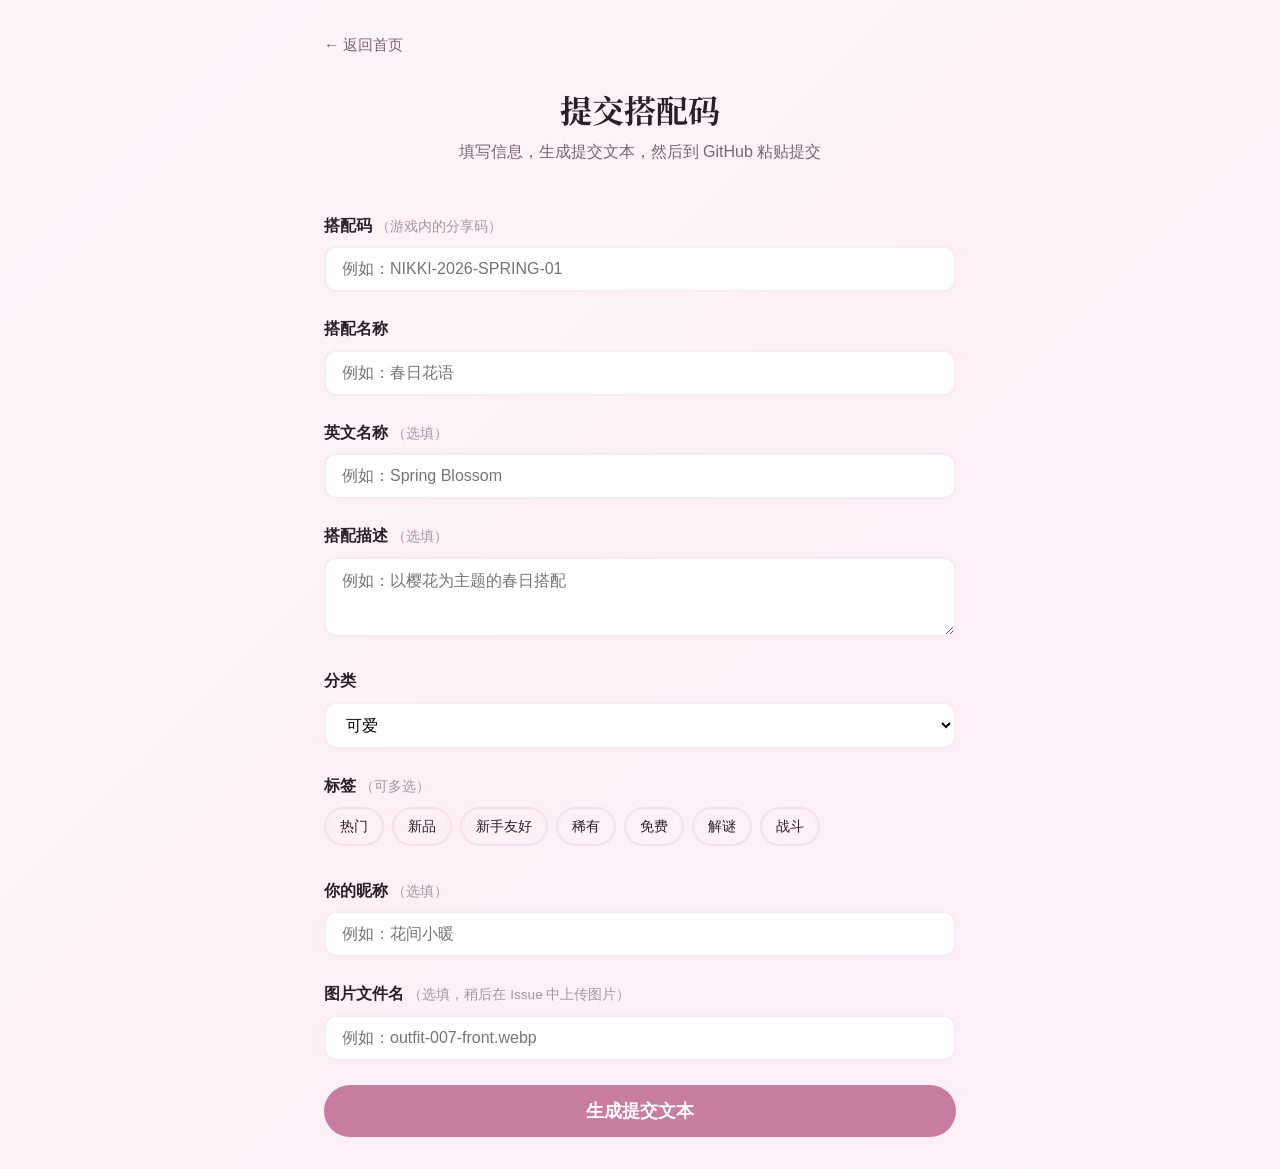
==== submit.html @ 2828fb18 "修复占位符检测" ====
<!DOCTYPE html>
<html lang="zh-CN" data-theme="light">
<head>
  <meta charset="UTF-8">
  <meta name="viewport" content="width=device-width, initial-scale=1.0">
  <title>提交搭配码 - 无限暖暖搭配码</title>
  <link rel="icon" type="image/svg+xml" href="assets/favicon.svg">
  <link rel="preconnect" href="https://fonts.googleapis.com">
  <link rel="preconnect" href="https://fonts.gstatic.com" crossorigin>
  <link href="https://fonts.googleapis.com/css2?family=Noto+Serif+SC:wght@400;700&display=swap" rel="stylesheet">
  <link rel="stylesheet" href="css/base.css">
  <link rel="stylesheet" href="css/layout.css">
  <link rel="stylesheet" href="css/components.css">
  <link rel="stylesheet" href="css/animations.css">
  <link rel="stylesheet" href="css/themes.css">
  <style>
    .submit-page { max-width: 680px; margin: 0 auto; padding: var(--space-xl) var(--space-lg); }
    .submit-page h1 { text-align: center; margin-bottom: var(--space-sm); }
    .submit-page .subtitle { text-align: center; color: var(--text-secondary); margin-bottom: var(--space-2xl); }
    .form-group { margin-bottom: var(--space-lg); }
    .form-group label { display: block; font-weight: 600; margin-bottom: var(--space-sm); color: var(--text-heading); }
    .form-group label .hint { font-weight: 400; font-size: 0.85rem; color: var(--text-muted); }
    .form-group input[type="text"], .form-group textarea, .form-group select {
      width: 100%; padding: 12px 16px; border: 2px solid var(--border-light);
      border-radius: var(--radius-md); background: var(--bg-surface); font-size: 1rem;
      transition: border-color var(--transition-fast); outline: none;
    }
    .form-group input:focus, .form-group textarea:focus, .form-group select:focus {
      border-color: var(--color-primary-light);
    }
    .form-group textarea { resize: vertical; min-height: 80px; }
    .tag-checkboxes { display: flex; flex-wrap: wrap; gap: var(--space-sm); }
    .tag-checkboxes label { display: inline-flex; align-items: center; gap: 6px; padding: 6px 14px; border: 2px solid var(--border-light); border-radius: var(--radius-full); cursor: pointer; font-weight: 500; font-size: 0.9rem; transition: all var(--transition-fast); }
    .tag-checkboxes input:checked + span { color: var(--color-primary-dark); }
    .tag-checkboxes label:has(input:checked) { border-color: var(--color-primary); background: var(--color-primary-bg); }
    .tag-checkboxes input { display: none; }
    .submit-btn { width: 100%; padding: 14px; background: var(--color-primary); color: var(--text-inverse); border-radius: var(--radius-full); font-size: 1.1rem; font-weight: 700; transition: all var(--transition-fast); }
    .submit-btn:hover { background: var(--color-primary-dark); transform: scale(1.01); }

    .result-box { background: var(--bg-card); border: 2px solid var(--border-light); border-radius: var(--radius-md); padding: var(--space-lg); margin-top: var(--space-xl); display: none; }
    .result-box.show { display: block; animation: slideUp 0.3s ease; }
    .result-box h3 { margin-bottom: var(--space-lg); }
    .step { padding: var(--space-md) 0; border-bottom: 1px solid var(--border-light); }
    .step:last-child { border-bottom: none; }
    .step-num { display: inline-flex; align-items: center; justify-content: center; width: 28px; height: 28px; background: var(--color-primary); color: var(--text-inverse); border-radius: 50%; font-size: 0.85rem; font-weight: 700; margin-right: var(--space-sm); vertical-align: middle; }
    .step-title { font-weight: 600; }
    .step-desc { margin-top: var(--space-sm); color: var(--text-secondary); font-size: 0.95rem; line-height: 1.7; }
    .step-desc ol { margin: 8px 0; padding-left: 20px; }
    .step-desc ol li { padding: 2px 0; }
    .step-desc code { background: var(--color-primary-bg); padding: 2px 6px; border-radius: 4px; font-size: 0.85rem; }
    .json-preview { background: var(--color-primary-bg); border-radius: var(--radius-sm); padding: var(--space-md); font-family: "SF Mono", "Fira Code", monospace; font-size: 0.85rem; overflow-x: auto; white-space: pre-wrap; word-break: break-all; max-height: 240px; overflow-y: auto; margin: var(--space-md) 0; position: relative; }
    .copy-btn { padding: 10px 24px; background: var(--color-primary); color: var(--text-inverse); border-radius: var(--radius-full); font-weight: 600; transition: all var(--transition-fast); }
    .copy-btn:hover { background: var(--color-primary-dark); }
    .issue-link { display: inline-block; padding: 12px 28px; background: #238636; color: #fff; border-radius: var(--radius-full); font-weight: 600; text-decoration: none; transition: all var(--transition-fast); margin-top: var(--space-sm); }
    .issue-link:hover { background: #2ea043; color: #fff; transform: scale(1.02); }
    .toast { position: fixed; bottom: var(--space-xl); left: 50%; transform: translateX(-50%) translateY(100px); padding: 12px 28px; background: var(--text-heading); color: var(--text-inverse); border-radius: var(--radius-full); font-size: 0.9rem; box-shadow: var(--shadow-lg); z-index: 300; opacity: 0; transition: all var(--transition-normal); pointer-events: none; }
    .toast.show { transform: translateX(-50%) translateY(0); opacity: 1; }
    .back-link { display: inline-flex; align-items: center; gap: 6px; color: var(--text-secondary); margin-bottom: var(--space-xl); font-size: 0.95rem; }
    .back-link:hover { color: var(--color-primary); }
  </style>
</head>
<body>
  <div class="submit-page">
    <a href="index.html" class="back-link">← 返回首页</a>
    <h1>提交搭配码</h1>
    <p class="subtitle">填写信息，生成提交文本，然后到 GitHub 粘贴提交</p>

    <form id="submitForm" onsubmit="return false;">
      <div class="form-group">
        <label>搭配码 <span class="hint">（游戏内的分享码）</span></label>
        <input type="text" id="code" placeholder="例如：NIKKI-2026-SPRING-01" required>
      </div>
      <div class="form-group">
        <label>搭配名称</label>
        <input type="text" id="name" placeholder="例如：春日花语" required>
      </div>
      <div class="form-group">
        <label>英文名称 <span class="hint">（选填）</span></label>
        <input type="text" id="nameEn" placeholder="例如：Spring Blossom">
      </div>
      <div class="form-group">
        <label>搭配描述 <span class="hint">（选填）</span></label>
        <textarea id="description" placeholder="例如：以樱花为主题的春日搭配"></textarea>
      </div>
      <div class="form-group">
        <label>分类</label>
        <select id="category">
          <option value="cute">可爱</option>
          <option value="elegant">优雅</option>
          <option value="cool">酷帅</option>
          <option value="fantasy">奇幻</option>
          <option value="casual">休闲</option>
          <option value="formal">正装</option>
          <option value="seasonal">季节</option>
          <option value="themed">主题</option>
        </select>
      </div>
      <div class="form-group">
        <label>标签 <span class="hint">（可多选）</span></label>
        <div class="tag-checkboxes">
          <label><input type="checkbox" name="tag" value="popular"><span>热门</span></label>
          <label><input type="checkbox" name="tag" value="new"><span>新品</span></label>
          <label><input type="checkbox" name="tag" value="beginner"><span>新手友好</span></label>
          <label><input type="checkbox" name="tag" value="rare"><span>稀有</span></label>
          <label><input type="checkbox" name="tag" value="free"><span>免费</span></label>
          <label><input type="checkbox" name="tag" value="puzzle"><span>解谜</span></label>
          <label><input type="checkbox" name="tag" value="combat"><span>战斗</span></label>
        </div>
      </div>
      <div class="form-group">
        <label>你的昵称 <span class="hint">（选填）</span></label>
        <input type="text" id="author" placeholder="例如：花间小暖">
      </div>
      <div class="form-group">
        <label>图片文件名 <span class="hint">（选填，稍后在 Issue 中上传图片）</span></label>
        <input type="text" id="imageName" placeholder="例如：outfit-007-front.webp">
      </div>
      <button type="submit" class="submit-btn" onclick="generateResult()">生成提交文本</button>
    </form>

    <div id="resultBox" class="result-box">
      <h3>提交文本已生成！按以下 3 步操作：</h3>

      <div class="step">
        <span class="step-num">1</span>
        <span class="step-title">复制提交文本</span>
        <div class="step-desc">点击下方按钮复制，这段文本包含了你的搭配码全部信息。</div>
        <div class="json-preview" id="jsonPreview"></div>
        <button class="copy-btn" onclick="copyJson()">复制文本</button>
      </div>

      <div class="step">
        <span class="step-num">2</span>
        <span class="step-title">到 GitHub 提交 Issue</span>
        <div class="step-desc">
          <ol style="margin:8px 0;padding-left:20px;line-height:2;">
            <li>点击下方按钮打开 Issues 页面</li>
            <li>点右上角绿色的 <strong>New issue</strong> 按钮</li>
            <li>Title（标题）填写：<code>[搭配码] <span id="issueNameHint">搭配名称</span></code></li>
            <li>正文区域 <strong>粘贴</strong>刚才复制的文本</li>
            <li>如有图片，直接把图片文件 <strong>拖入</strong> 正文编辑区域</li>
            <li>点 <strong>Submit new issue</strong> 提交</li>
          </ol>
        </div>
        <a id="issueLink" class="issue-link" href="#" target="_blank">打开 GitHub Issues 页面</a>
      </div>

      <div class="step">
        <span class="step-num">3</span>
        <span class="step-title">等待自动处理</span>
        <div class="step-desc">
          提交后系统会自动：<br>
          &bull; 创建 Pull Request（合并请求）<br>
          &bull; 关闭你的 Issue<br>
          &bull; 维护者审核 merge 后网站自动更新（约 30 秒）<br>
          <br>
          <strong>编辑 Issue 会自动同步更新 PR</strong>，如果需要修改搭配信息，直接编辑你提交的 Issue 即可。
        </div>
      </div>
    </div>
  </div>

  <div class="toast" id="toast"></div>

  <script src="js/config.js"></script>
  <script>
    function generateResult() {
      const code = document.getElementById('code').value.trim();
      const name = document.getElementById('name').value.trim();
      if (!code || !name) { showToast('请至少填写搭配码和名称'); return; }

      // 生成 ID，确保有效
      const codeSlug = code.replace(/[^a-zA-Z0-9]/g, '').toLowerCase();
      if (!codeSlug) {
        showToast('搭配码中需要包含字母或数字，不能全是符号');
        return;
      }

      const nameEn = document.getElementById('nameEn').value.trim();
      const description = document.getElementById('description').value.trim();
      const category = document.getElementById('category').value;
      const author = document.getElementById('author').value.trim();
      const imageName = document.getElementById('imageName').value.trim();
      const tags = Array.from(document.querySelectorAll('input[name="tag"]:checked')).map(t => t.value);

      const id = 'outfit-' + codeSlug;
      const today = new Date().toISOString().split('T')[0];

      const outfit = {
        id, code, name,
        nameEn: nameEn || name,
        description: description || '',
        descriptionEn: '',
        category,
        tags: tags.length ? tags : ['new'],
        images: imageName ? [imageName] : [],
        thumbnail: imageName || '',
        author: { name: author || '匿名', link: '' },
        createdAt: today,
        featured: false,
        likes: 0
      };

      const text = '```json\n' + JSON.stringify(outfit, null, 2) + '\n```';
      document.getElementById('jsonPreview').textContent = text;
      document.getElementById('issueNameHint').textContent = name;
      document.getElementById('resultBox').classList.add('show');

      // 跳转链接：只跳到 Issues 页面，不预填内容
      let { user, repo } = SITE_CONFIG.github;
      function isPlaceholder(v) {
        return !v || v.includes('__') || v.includes('YOUR_') || v === 'YOUR_USERNAME' || v === 'YOUR_REPO';
      }
      if (isPlaceholder(user) || isPlaceholder(repo)) {
        user = prompt('请输入你的 GitHub 用户名：', '');
        if (!user) return;
        repo = prompt('请输入仓库名：', 'infinity-nikki-codes');
        if (!repo) return;
        SITE_CONFIG.github.user = user;
        SITE_CONFIG.github.repo = repo;
      }
      document.getElementById('issueLink').href = 'https://github.com/' + user + '/' + repo + '/issues/new';

      document.getElementById('resultBox').scrollIntoView({ behavior: 'smooth' });
    }

    function copyJson() {
      const text = document.getElementById('jsonPreview').textContent;
      navigator.clipboard.writeText(text).then(() => showToast('已复制!')).catch(() => {
        const ta = document.createElement('textarea');
        ta.value = text; ta.style.cssText = 'position:fixed;opacity:0';
        document.body.appendChild(ta); ta.select(); document.execCommand('copy');
        document.body.removeChild(ta); showToast('已复制!');
      });
    }

    function showToast(msg) {
      const t = document.getElementById('toast');
      t.textContent = msg; t.classList.add('show');
      setTimeout(() => t.classList.remove('show'), 2000);
    }

    (function() {
      const dm = localStorage.getItem('nikki-dark-mode') === 'true' ||
        (!localStorage.getItem('nikki-dark-mode') && window.matchMedia('(prefers-color-scheme: dark)').matches);
      document.documentElement.setAttribute('data-theme', dm ? 'dark' : 'light');
    })();
  </script>
</body>
</html>
---- css/base.css ----
/* === CSS Reset & Base === */
*,
*::before,
*::after {
  margin: 0;
  padding: 0;
  box-sizing: border-box;
}

html {
  font-size: 16px;
  scroll-behavior: smooth;
  -webkit-text-size-adjust: 100%;
}

body {
  font-family: -apple-system, BlinkMacSystemFont, "Segoe UI", "PingFang SC",
    "Hiragino Sans GB", "Microsoft YaHei", "Helvetica Neue", Helvetica, Arial,
    sans-serif;
  line-height: 1.6;
  color: var(--text-primary);
  background: var(--bg-gradient);
  min-height: 100vh;
  -webkit-font-smoothing: antialiased;
  -moz-osx-font-smoothing: grayscale;
}

h1, h2, h3, h4, h5, h6 {
  font-family: "Noto Serif SC", "Songti SC", "SimSun", serif;
  font-weight: 700;
  line-height: 1.3;
  color: var(--text-heading);
}

a {
  color: var(--color-primary);
  text-decoration: none;
  transition: color 0.2s ease;
}

a:hover {
  color: var(--color-primary-dark);
}

img {
  max-width: 100%;
  height: auto;
  display: block;
}

button {
  cursor: pointer;
  border: none;
  background: none;
  font-family: inherit;
  font-size: inherit;
  color: inherit;
}

input {
  font-family: inherit;
  font-size: inherit;
  color: inherit;
}

code, .mono {
  font-family: "SF Mono", "Fira Code", "Fira Mono", "Roboto Mono",
    "Courier New", monospace;
}

/* === Custom Properties (CSS Variables) === */
:root {
  /* Primary palette */
  --color-primary: #C77DA0;
  --color-primary-light: #E8A0BF;
  --color-primary-dark: #A05E80;
  --color-primary-bg: #FFF5F9;

  /* Accent */
  --color-accent: #FFD700;
  --color-accent-light: #FFED80;

  /* Background */
  --bg-body: #FFF8FB;
  --bg-gradient: linear-gradient(135deg, #FFF5F9 0%, #FEF0F5 50%, #FFF0F8 100%);
  --bg-card: #FFFFFF;
  --bg-card-hover: #FFFAFD;
  --bg-surface: #FFFFFF;
  --bg-overlay: rgba(0, 0, 0, 0.5);

  /* Text */
  --text-primary: #3D2B35;
  --text-secondary: #7A6572;
  --text-muted: #A8949E;
  --text-heading: #2D1F27;
  --text-inverse: #FFFFFF;

  /* Borders */
  --border-light: rgba(200, 125, 160, 0.15);
  --border-medium: rgba(200, 125, 160, 0.25);

  /* Shadows */
  --shadow-sm: 0 1px 3px rgba(200, 125, 160, 0.08);
  --shadow-md: 0 4px 12px rgba(200, 125, 160, 0.12);
  --shadow-lg: 0 8px 30px rgba(200, 125, 160, 0.18);
  --shadow-xl: 0 16px 50px rgba(200, 125, 160, 0.25);

  /* Radius */
  --radius-sm: 6px;
  --radius-md: 12px;
  --radius-lg: 20px;
  --radius-xl: 28px;
  --radius-full: 9999px;

  /* Transitions */
  --transition-fast: 0.15s ease;
  --transition-normal: 0.25s ease;
  --transition-slow: 0.4s ease;

  /* Spacing */
  --space-xs: 4px;
  --space-sm: 8px;
  --space-md: 16px;
  --space-lg: 24px;
  --space-xl: 32px;
  --space-2xl: 48px;
  --space-3xl: 64px;
}

/* === Scrollbar === */
::-webkit-scrollbar {
  width: 8px;
  height: 8px;
}

::-webkit-scrollbar-track {
  background: transparent;
}

::-webkit-scrollbar-thumb {
  background: var(--color-primary-light);
  border-radius: var(--radius-full);
}

::-webkit-scrollbar-thumb:hover {
  background: var(--color-primary);
}

/* === Selection === */
::selection {
  background: var(--color-primary-light);
  color: var(--text-inverse);
}
---- css/layout.css ----
/* === Container === */
.container {
  width: 100%;
  max-width: 1400px;
  margin: 0 auto;
  padding: 0 var(--space-lg);
}

/* === Header === */
.site-header {
  position: sticky;
  top: 0;
  z-index: 100;
  background: var(--bg-surface);
  border-bottom: 1px solid var(--border-light);
  backdrop-filter: blur(12px);
  -webkit-backdrop-filter: blur(12px);
  background: rgba(255, 248, 251, 0.9);
}

.header-inner {
  display: flex;
  align-items: center;
  justify-content: space-between;
  height: 64px;
}

.header-left {
  display: flex;
  align-items: center;
  gap: var(--space-md);
}

.site-logo {
  width: 36px;
  height: 36px;
  border-radius: var(--radius-sm);
}

.site-title {
  font-size: 1.25rem;
  font-family: "Noto Serif SC", serif;
  color: var(--color-primary-dark);
}

.header-right {
  display: flex;
  align-items: center;
  gap: var(--space-sm);
}

/* === Hero Section === */
.hero {
  position: relative;
  padding: var(--space-3xl) 0 var(--space-2xl);
  text-align: center;
  overflow: hidden;
}

.hero::before {
  content: '';
  position: absolute;
  inset: 0;
  background: linear-gradient(135deg,
    rgba(232, 160, 191, 0.15) 0%,
    rgba(255, 215, 0, 0.08) 50%,
    rgba(195, 177, 225, 0.12) 100%);
  z-index: -1;
}

.hero-title {
  font-size: clamp(2rem, 5vw, 3.5rem);
  margin-bottom: var(--space-md);
  background: linear-gradient(135deg, var(--color-primary-dark), var(--color-primary), #D4A0C0);
  -webkit-background-clip: text;
  -webkit-text-fill-color: transparent;
  background-clip: text;
}

.hero-subtitle {
  font-size: clamp(0.95rem, 2vw, 1.15rem);
  color: var(--text-secondary);
  max-width: 600px;
  margin: 0 auto;
}

/* === Search & Filters Section === */
.search-section {
  padding: var(--space-lg) 0;
  position: sticky;
  top: 64px;
  z-index: 90;
  background: rgba(255, 248, 251, 0.85);
  backdrop-filter: blur(8px);
  -webkit-backdrop-filter: blur(8px);
}

.search-row {
  display: flex;
  gap: var(--space-md);
  align-items: center;
  flex-wrap: wrap;
}

.filter-row {
  display: flex;
  gap: var(--space-sm);
  flex-wrap: wrap;
  padding: var(--space-sm) 0;
  overflow-x: auto;
  scrollbar-width: none;
  -ms-overflow-style: none;
}

.filter-row::-webkit-scrollbar {
  display: none;
}

/* === Outfit Grid === */
.outfit-grid {
  display: grid;
  grid-template-columns: repeat(auto-fill, minmax(280px, 1fr));
  gap: var(--space-lg);
  padding: var(--space-xl) 0;
}

/* === Empty State === */
.empty-state {
  grid-column: 1 / -1;
  text-align: center;
  padding: var(--space-3xl) var(--space-lg);
  color: var(--text-muted);
}

.empty-state-icon {
  font-size: 3rem;
  margin-bottom: var(--space-md);
  opacity: 0.5;
}

/* === Footer === */
.site-footer {
  text-align: center;
  padding: var(--space-2xl) 0;
  color: var(--text-muted);
  font-size: 0.875rem;
  border-top: 1px solid var(--border-light);
  margin-top: var(--space-2xl);
}

/* === Responsive Breakpoints === */
@media (max-width: 480px) {
  .container {
    padding: 0 var(--space-md);
  }

  .header-inner {
    height: 56px;
  }

  .site-title {
    font-size: 1.05rem;
  }

  .hero {
    padding: var(--space-2xl) 0 var(--space-xl);
  }

  .outfit-grid {
    grid-template-columns: 1fr;
    gap: var(--space-md);
  }

  .search-row {
    flex-direction: column;
  }
}

@media (min-width: 481px) and (max-width: 768px) {
  .outfit-grid {
    grid-template-columns: repeat(2, 1fr);
  }
}

@media (min-width: 769px) and (max-width: 1024px) {
  .outfit-grid {
    grid-template-columns: repeat(3, 1fr);
  }
}

@media (min-width: 1025px) {
  .outfit-grid {
    grid-template-columns: repeat(4, 1fr);
  }
}
---- css/components.css ----
/* === Search Bar === */
.search-bar {
  flex: 1;
  min-width: 200px;
  position: relative;
}

.search-bar input {
  width: 100%;
  padding: 12px 16px 12px 44px;
  border: 2px solid var(--border-light);
  border-radius: var(--radius-full);
  background: var(--bg-surface);
  outline: none;
  transition: border-color var(--transition-fast), box-shadow var(--transition-fast);
}

.search-bar input:focus {
  border-color: var(--color-primary-light);
  box-shadow: 0 0 0 4px rgba(232, 160, 191, 0.15);
}

.search-bar input::placeholder {
  color: var(--text-muted);
}

.search-bar .search-icon {
  position: absolute;
  left: 16px;
  top: 50%;
  transform: translateY(-50%);
  color: var(--text-muted);
  pointer-events: none;
  font-size: 1.1rem;
}

/* === Filter Pills === */
.filter-pill {
  display: inline-flex;
  align-items: center;
  gap: 6px;
  padding: 6px 16px;
  border-radius: var(--radius-full);
  font-size: 0.875rem;
  font-weight: 500;
  border: 2px solid var(--border-light);
  background: var(--bg-surface);
  color: var(--text-secondary);
  transition: all var(--transition-fast);
  white-space: nowrap;
  cursor: pointer;
}

.filter-pill:hover {
  border-color: var(--color-primary-light);
  color: var(--color-primary-dark);
}

.filter-pill.active {
  background: var(--color-primary);
  border-color: var(--color-primary);
  color: var(--text-inverse);
}

.filter-pill .pill-dot {
  width: 8px;
  height: 8px;
  border-radius: 50%;
  flex-shrink: 0;
}

/* === Outfit Card === */
.outfit-card {
  background: var(--bg-card);
  border-radius: var(--radius-md);
  overflow: hidden;
  box-shadow: var(--shadow-sm);
  border: 1px solid var(--border-light);
  transition: transform var(--transition-normal), box-shadow var(--transition-normal);
  cursor: pointer;
  position: relative;
}

.outfit-card:hover {
  transform: translateY(-4px);
  box-shadow: var(--shadow-lg);
}

.outfit-card .card-accent {
  position: absolute;
  top: 0;
  left: 0;
  width: 4px;
  height: 100%;
  z-index: 1;
}

.outfit-card .card-image {
  position: relative;
  width: 100%;
  aspect-ratio: 4 / 5;
  overflow: hidden;
  background: linear-gradient(135deg, #FFF5F9, #FEF0F5);
}

.outfit-card .card-image img {
  width: 100%;
  height: 100%;
  object-fit: contain;
  transition: transform var(--transition-slow);
}

.outfit-card:hover .card-image img {
  transform: scale(1.05);
}

.outfit-card .card-image .placeholder-icon {
  position: absolute;
  inset: 0;
  display: flex;
  align-items: center;
  justify-content: center;
  font-size: 3rem;
  color: var(--color-primary-light);
  opacity: 0.4;
}

.outfit-card .card-body {
  padding: var(--space-md);
}

.outfit-card .card-category {
  display: inline-flex;
  align-items: center;
  gap: 4px;
  padding: 2px 10px;
  border-radius: var(--radius-full);
  font-size: 0.75rem;
  font-weight: 600;
  margin-bottom: var(--space-sm);
}

.outfit-card .card-name {
  font-size: 1.05rem;
  font-weight: 600;
  margin-bottom: 2px;
  color: var(--text-heading);
  font-family: "Noto Serif SC", serif;
}

.outfit-card .card-name-en {
  font-size: 0.8rem;
  color: var(--text-muted);
  margin-bottom: var(--space-sm);
}

.outfit-card .card-code {
  display: flex;
  align-items: center;
  justify-content: space-between;
  padding: 8px 12px;
  background: var(--color-primary-bg);
  border-radius: var(--radius-sm);
  margin-bottom: var(--space-sm);
}

.outfit-card .card-code code {
  font-size: 0.85rem;
  color: var(--color-primary-dark);
  font-weight: 600;
  letter-spacing: 0.5px;
}

.outfit-card .card-code .copy-btn {
  padding: 4px 8px;
  border-radius: var(--radius-sm);
  font-size: 0.75rem;
  color: var(--color-primary);
  transition: all var(--transition-fast);
}

.outfit-card .card-code .copy-btn:hover {
  background: var(--color-primary);
  color: var(--text-inverse);
}

.outfit-card .card-meta {
  display: flex;
  align-items: center;
  justify-content: space-between;
  font-size: 0.8rem;
  color: var(--text-muted);
}

.outfit-card .card-meta .likes {
  display: flex;
  align-items: center;
  gap: 4px;
}

/* === Detail Modal === */
.modal-overlay {
  position: fixed;
  inset: 0;
  background: var(--bg-overlay);
  z-index: 200;
  display: flex;
  align-items: center;
  justify-content: center;
  padding: var(--space-lg);
  animation: fadeIn 0.2s ease;
}

.modal-content {
  background: var(--bg-surface);
  border-radius: var(--radius-lg);
  max-width: 800px;
  width: 100%;
  max-height: 90vh;
  overflow-y: auto;
  box-shadow: var(--shadow-xl);
  animation: slideUp 0.3s ease;
  position: relative;
}

.modal-close {
  position: absolute;
  top: var(--space-md);
  right: var(--space-md);
  width: 36px;
  height: 36px;
  border-radius: 50%;
  background: rgba(255, 255, 255, 0.9);
  display: flex;
  align-items: center;
  justify-content: center;
  font-size: 1.25rem;
  z-index: 10;
  transition: background var(--transition-fast);
  box-shadow: var(--shadow-sm);
}

.modal-close:hover {
  background: var(--color-primary-light);
  color: var(--text-inverse);
}

.modal-image {
  width: 100%;
  max-height: 60vh;
  object-fit: contain;
  border-radius: var(--radius-lg) var(--radius-lg) 0 0;
  background: linear-gradient(135deg, #FFF5F9, #FEF0F5);
}

.modal-image-nav {
  position: absolute;
  top: 25vh;
  transform: translateY(-50%);
  width: 40px;
  height: 40px;
  border-radius: 50%;
  background: rgba(255, 255, 255, 0.9);
  display: flex;
  align-items: center;
  justify-content: center;
  font-size: 1.1rem;
  box-shadow: var(--shadow-md);
  transition: background var(--transition-fast);
  z-index: 10;
}

.modal-image-nav:hover {
  background: var(--color-primary-light);
  color: var(--text-inverse);
}

.modal-image-nav.prev {
  left: var(--space-md);
}

.modal-image-nav.next {
  right: var(--space-md);
}

.modal-body {
  padding: var(--space-xl);
}

.modal-body .modal-category {
  display: inline-flex;
  align-items: center;
  gap: 6px;
  padding: 4px 14px;
  border-radius: var(--radius-full);
  font-size: 0.85rem;
  font-weight: 600;
  margin-bottom: var(--space-md);
}

.modal-body .modal-title {
  font-size: 1.5rem;
  margin-bottom: 4px;
}

.modal-body .modal-title-en {
  font-size: 0.95rem;
  color: var(--text-muted);
  margin-bottom: var(--space-lg);
}

.modal-body .modal-code-block {
  display: flex;
  align-items: center;
  justify-content: space-between;
  padding: var(--space-md) var(--space-lg);
  background: var(--color-primary-bg);
  border-radius: var(--radius-md);
  border: 2px dashed var(--color-primary-light);
  margin-bottom: var(--space-lg);
}

.modal-body .modal-code-block code {
  font-size: 1.15rem;
  font-weight: 700;
  color: var(--color-primary-dark);
  letter-spacing: 1px;
}

.modal-body .modal-copy-btn {
  padding: 10px 24px;
  background: var(--color-primary);
  color: var(--text-inverse);
  border-radius: var(--radius-full);
  font-weight: 600;
  font-size: 0.9rem;
  transition: all var(--transition-fast);
}

.modal-body .modal-copy-btn:hover {
  background: var(--color-primary-dark);
  transform: scale(1.02);
}

.modal-body .modal-description {
  color: var(--text-secondary);
  line-height: 1.8;
  margin-bottom: var(--space-lg);
}

.modal-body .modal-tags {
  display: flex;
  gap: var(--space-sm);
  flex-wrap: wrap;
  margin-bottom: var(--space-lg);
}

.modal-body .modal-tag {
  padding: 4px 12px;
  border-radius: var(--radius-full);
  font-size: 0.8rem;
  background: var(--color-primary-bg);
  color: var(--color-primary-dark);
  border: 1px solid var(--border-light);
}

.modal-body .modal-meta-row {
  display: flex;
  justify-content: space-between;
  align-items: center;
  padding-top: var(--space-md);
  border-top: 1px solid var(--border-light);
  font-size: 0.85rem;
  color: var(--text-muted);
}

/* === Toast Notification === */
.toast {
  position: fixed;
  bottom: var(--space-xl);
  left: 50%;
  transform: translateX(-50%) translateY(100px);
  padding: 12px 28px;
  background: var(--text-heading);
  color: var(--text-inverse);
  border-radius: var(--radius-full);
  font-size: 0.9rem;
  font-weight: 500;
  box-shadow: var(--shadow-lg);
  z-index: 300;
  opacity: 0;
  transition: all var(--transition-normal);
  pointer-events: none;
}

.toast.show {
  transform: translateX(-50%) translateY(0);
  opacity: 1;
}

/* === Theme Toggle === */
.theme-toggle {
  width: 40px;
  height: 40px;
  border-radius: 50%;
  display: flex;
  align-items: center;
  justify-content: center;
  font-size: 1.2rem;
  transition: background var(--transition-fast);
}

.theme-toggle:hover {
  background: var(--color-primary-bg);
}

/* === Stats Badge === */
.stats-badge {
  display: inline-flex;
  align-items: center;
  gap: 6px;
  padding: 8px 16px;
  background: var(--bg-surface);
  border-radius: var(--radius-full);
  font-size: 0.85rem;
  color: var(--text-secondary);
  border: 1px solid var(--border-light);
}

/* === Animations === */
@keyframes fadeIn {
  from { opacity: 0; }
  to { opacity: 1; }
}

@keyframes slideUp {
  from { opacity: 0; transform: translateY(20px); }
  to { opacity: 1; transform: translateY(0); }
}

@keyframes fadeInUp {
  from { opacity: 0; transform: translateY(30px); }
  to { opacity: 1; transform: translateY(0); }
}

.fade-in-up {
  animation: fadeInUp 0.5s ease forwards;
  opacity: 0;
}
---- css/animations.css ----
/* === Sparkle Effect === */
.sparkle-container {
  position: absolute;
  inset: 0;
  pointer-events: none;
  overflow: hidden;
}

.sparkle {
  position: absolute;
  width: 4px;
  height: 4px;
  background: var(--color-accent);
  border-radius: 50%;
  animation: sparkle-float 3s ease-in-out infinite;
  opacity: 0;
}

.sparkle:nth-child(1) { left: 10%; top: 20%; animation-delay: 0s; }
.sparkle:nth-child(2) { left: 30%; top: 60%; animation-delay: 0.5s; }
.sparkle:nth-child(3) { left: 50%; top: 30%; animation-delay: 1s; }
.sparkle:nth-child(4) { left: 70%; top: 70%; animation-delay: 1.5s; }
.sparkle:nth-child(5) { left: 85%; top: 40%; animation-delay: 2s; }
.sparkle:nth-child(6) { left: 20%; top: 80%; animation-delay: 0.3s; }
.sparkle:nth-child(7) { left: 60%; top: 15%; animation-delay: 0.8s; }
.sparkle:nth-child(8) { left: 90%; top: 55%; animation-delay: 1.3s; }

@keyframes sparkle-float {
  0%, 100% {
    opacity: 0;
    transform: translateY(0) scale(0.5);
  }
  20% {
    opacity: 0.8;
    transform: translateY(-10px) scale(1);
  }
  50% {
    opacity: 0.4;
    transform: translateY(-25px) scale(0.8);
  }
  80% {
    opacity: 0;
    transform: translateY(-40px) scale(0.3);
  }
}

/* === Shimmer on Hero Title === */
.hero-title {
  position: relative;
  overflow: hidden;
}

.hero-title::after {
  content: '';
  position: absolute;
  top: 0;
  left: -100%;
  width: 60%;
  height: 100%;
  background: linear-gradient(
    90deg,
    transparent 0%,
    rgba(255, 215, 0, 0.2) 40%,
    rgba(255, 215, 0, 0.4) 50%,
    rgba(255, 215, 0, 0.2) 60%,
    transparent 100%
  );
  animation: shimmer 4s ease-in-out infinite;
}

@keyframes shimmer {
  0% { left: -100%; }
  40%, 100% { left: 150%; }
}

/* === Card Hover Glow === */
.outfit-card::after {
  content: '';
  position: absolute;
  inset: 0;
  border-radius: var(--radius-md);
  opacity: 0;
  transition: opacity var(--transition-normal);
  box-shadow: 0 0 20px rgba(232, 160, 191, 0.3);
  pointer-events: none;
}

.outfit-card:hover::after {
  opacity: 1;
}

/* === Loading Skeleton === */
.skeleton {
  background: linear-gradient(
    90deg,
    var(--border-light) 25%,
    rgba(232, 160, 191, 0.1) 50%,
    var(--border-light) 75%
  );
  background-size: 200% 100%;
  animation: skeleton-loading 1.5s ease-in-out infinite;
  border-radius: var(--radius-sm);
}

@keyframes skeleton-loading {
  0% { background-position: 200% 0; }
  100% { background-position: -200% 0; }
}

/* === Pulse for Featured Badge === */
.pulse {
  animation: pulse 2s ease-in-out infinite;
}

@keyframes pulse {
  0%, 100% { transform: scale(1); }
  50% { transform: scale(1.05); }
}

/* === Staggered Card Animation === */
.outfit-card.fade-in-up:nth-child(1) { animation-delay: 0.05s; }
.outfit-card.fade-in-up:nth-child(2) { animation-delay: 0.1s; }
.outfit-card.fade-in-up:nth-child(3) { animation-delay: 0.15s; }
.outfit-card.fade-in-up:nth-child(4) { animation-delay: 0.2s; }
.outfit-card.fade-in-up:nth-child(5) { animation-delay: 0.25s; }
.outfit-card.fade-in-up:nth-child(6) { animation-delay: 0.3s; }
.outfit-card.fade-in-up:nth-child(7) { animation-delay: 0.35s; }
.outfit-card.fade-in-up:nth-child(8) { animation-delay: 0.4s; }

/* === Toast Slide Animation === */
.toast {
  transform: translateX(-50%) translateY(100px);
  opacity: 0;
}

.toast.show {
  transform: translateX(-50%) translateY(0);
  opacity: 1;
}

/* === Copy Success Flash === */
.copy-flash {
  animation: copy-flash 0.3s ease;
}

@keyframes copy-flash {
  0% { background-color: var(--color-primary-bg); }
  50% { background-color: var(--color-accent-light); }
  100% { background-color: var(--color-primary-bg); }
}
---- css/themes.css ----
/* === Dark Mode Theme === */
[data-theme="dark"] {
  --color-primary: #D4A0C0;
  --color-primary-light: #B880A0;
  --color-primary-dark: #E8B8D0;
  --color-primary-bg: rgba(212, 160, 192, 0.12);

  --color-accent: #FFD700;
  --color-accent-light: rgba(255, 215, 0, 0.15);

  --bg-body: #1A1025;
  --bg-gradient: linear-gradient(135deg, #1A1025 0%, #2D1F3D 50%, #231535 100%);
  --bg-card: #2D1F3D;
  --bg-card-hover: #352545;
  --bg-surface: #231535;
  --bg-overlay: rgba(0, 0, 0, 0.7);

  --text-primary: #E8D8E0;
  --text-secondary: #B8A0B0;
  --text-muted: #887080;
  --text-heading: #F0E0E8;
  --text-inverse: #1A1025;

  --border-light: rgba(212, 160, 192, 0.12);
  --border-medium: rgba(212, 160, 192, 0.2);

  --shadow-sm: 0 1px 3px rgba(0, 0, 0, 0.2);
  --shadow-md: 0 4px 12px rgba(0, 0, 0, 0.3);
  --shadow-lg: 0 8px 30px rgba(0, 0, 0, 0.35);
  --shadow-xl: 0 16px 50px rgba(0, 0, 0, 0.45);
}

/* Dark mode header */
[data-theme="dark"] .site-header {
  background: rgba(35, 21, 53, 0.92);
}

[data-theme="dark"] .search-section {
  background: rgba(26, 16, 37, 0.85);
}

/* Dark mode specific overrides */
[data-theme="dark"] .filter-pill.active {
  background: var(--color-primary);
  color: var(--text-inverse);
}

[data-theme="dark"] .modal-content {
  background: var(--bg-card);
}

[data-theme="dark"] .modal-close {
  background: rgba(45, 31, 61, 0.9);
  color: var(--text-primary);
}

[data-theme="dark"] .modal-close:hover {
  background: var(--color-primary);
  color: var(--text-inverse);
}

[data-theme="dark"] .modal-image-nav {
  background: rgba(45, 31, 61, 0.9);
  color: var(--text-primary);
}

[data-theme="dark"] .modal-image-nav:hover {
  background: var(--color-primary);
  color: var(--text-inverse);
}

[data-theme="dark"] .theme-toggle:hover {
  background: rgba(212, 160, 192, 0.15);
}

[data-theme="dark"] .search-bar input {
  background: var(--bg-card);
  border-color: var(--border-medium);
}

[data-theme="dark"] .search-bar input:focus {
  border-color: var(--color-primary);
  box-shadow: 0 0 0 4px rgba(212, 160, 192, 0.1);
}

[data-theme="dark"] .card-code {
  background: rgba(212, 160, 192, 0.08);
}

[data-theme="dark"] .card-code .copy-btn:hover {
  background: var(--color-primary);
  color: var(--text-inverse);
}

[data-theme="dark"] .stats-badge {
  background: var(--bg-card);
  border-color: var(--border-medium);
}

[data-theme="dark"] .toast {
  background: var(--color-primary);
  color: var(--text-inverse);
}

[data-theme="dark"] .modal-code-block {
  background: rgba(212, 160, 192, 0.08);
  border-color: var(--color-primary-light);
}

/* === Category Color Overrides for Dark Mode === */
[data-theme="dark"] .card-category,
[data-theme="dark"] .modal-category {
  opacity: 0.9;
}
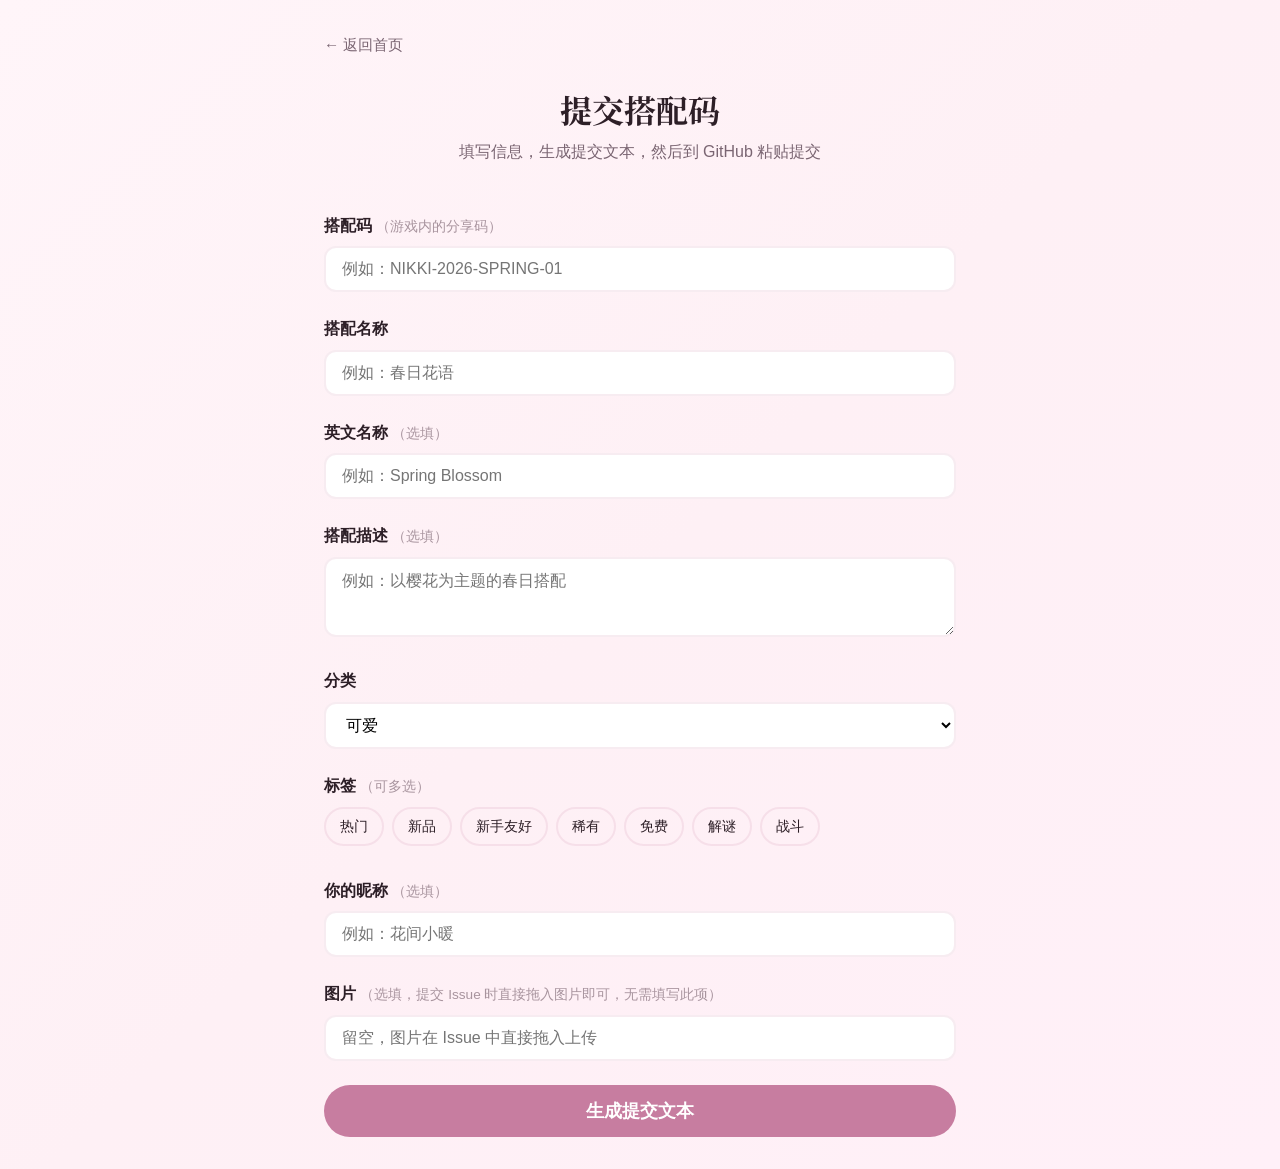
==== commit 9cec7bf0: "更新 submit.html：简化操作提示，图片说明更清晰" ====
--- a/submit.html
+++ b/submit.html
@@ -112,8 +112,8 @@
         <input type="text" id="author" placeholder="例如：花间小暖">
       </div>
       <div class="form-group">
-        <label>图片文件名 <span class="hint">（选填，稍后在 Issue 中上传图片）</span></label>
-        <input type="text" id="imageName" placeholder="例如：outfit-007-front.webp">
+        <label>图片 <span class="hint">（选填，提交 Issue 时直接拖入图片即可，无需填写此项）</span></label>
+        <input type="text" id="imageName" placeholder="留空，图片在 Issue 中直接拖入上传">
       </div>
       <button type="submit" class="submit-btn" onclick="generateResult()">生成提交文本</button>
     </form>
@@ -134,15 +134,14 @@
         <span class="step-title">到 GitHub 提交 Issue</span>
         <div class="step-desc">
           <ol style="margin:8px 0;padding-left:20px;line-height:2;">
-            <li>点击下方按钮打开 Issues 页面</li>
-            <li>点右上角绿色的 <strong>New issue</strong> 按钮</li>
+            <li>点击下方按钮打开提交页面</li>
             <li>Title（标题）填写：<code>[搭配码] <span id="issueNameHint">搭配名称</span></code></li>
             <li>正文区域 <strong>粘贴</strong>刚才复制的文本</li>
             <li>如有图片，直接把图片文件 <strong>拖入</strong> 正文编辑区域</li>
             <li>点 <strong>Submit new issue</strong> 提交</li>
           </ol>
         </div>
-        <a id="issueLink" class="issue-link" href="#" target="_blank">打开 GitHub Issues 页面</a>
+        <a id="issueLink" class="issue-link" href="#" target="_blank">打开 GitHub 提交页面</a>
       </div>
 
       <div class="step">
@@ -206,18 +205,15 @@
       document.getElementById('issueNameHint').textContent = name;
       document.getElementById('resultBox').classList.add('show');
 
-      // 跳转链接：只跳到 Issues 页面，不预填内容
+      // 跳转链接：优先用 config（构建时注入），回退 localStorage
       let { user, repo } = SITE_CONFIG.github;
-      function isPlaceholder(v) {
-        return !v || v.includes('__') || v.includes('YOUR_') || v === 'YOUR_USERNAME' || v === 'YOUR_REPO';
-      }
-      if (isPlaceholder(user) || isPlaceholder(repo)) {
-        user = prompt('请输入你的 GitHub 用户名：', '');
-        if (!user) return;
-        repo = prompt('请输入仓库名：', 'infinity-nikki-codes');
-        if (!repo) return;
-        SITE_CONFIG.github.user = user;
-        SITE_CONFIG.github.repo = repo;
+      if (!user || user === 'YOUR_USERNAME' || !repo || repo === 'YOUR_REPO') {
+        user = localStorage.getItem('nikki-gh-user') || '';
+        repo = localStorage.getItem('nikki-gh-repo') || '';
+        if (!user || !repo) {
+          alert('仓库信息未配置！\n\n请确认：\n1. Cloudflare Pages → Settings → Environment variables 中已设置 GITHUB_USER 和 GITHUB_REPO\n2. Cloudflare Pages → Settings → Build 中构建命令填写了 bash build.sh\n3. 以上配置后已重新部署（Deployments → Retry deployment）\n\n如仍有问题，查看 Deployments 页面的构建日志确认 build.sh 是否执行成功');
+          return;
+        }
       }
       document.getElementById('issueLink').href = 'https://github.com/' + user + '/' + repo + '/issues/new';
 
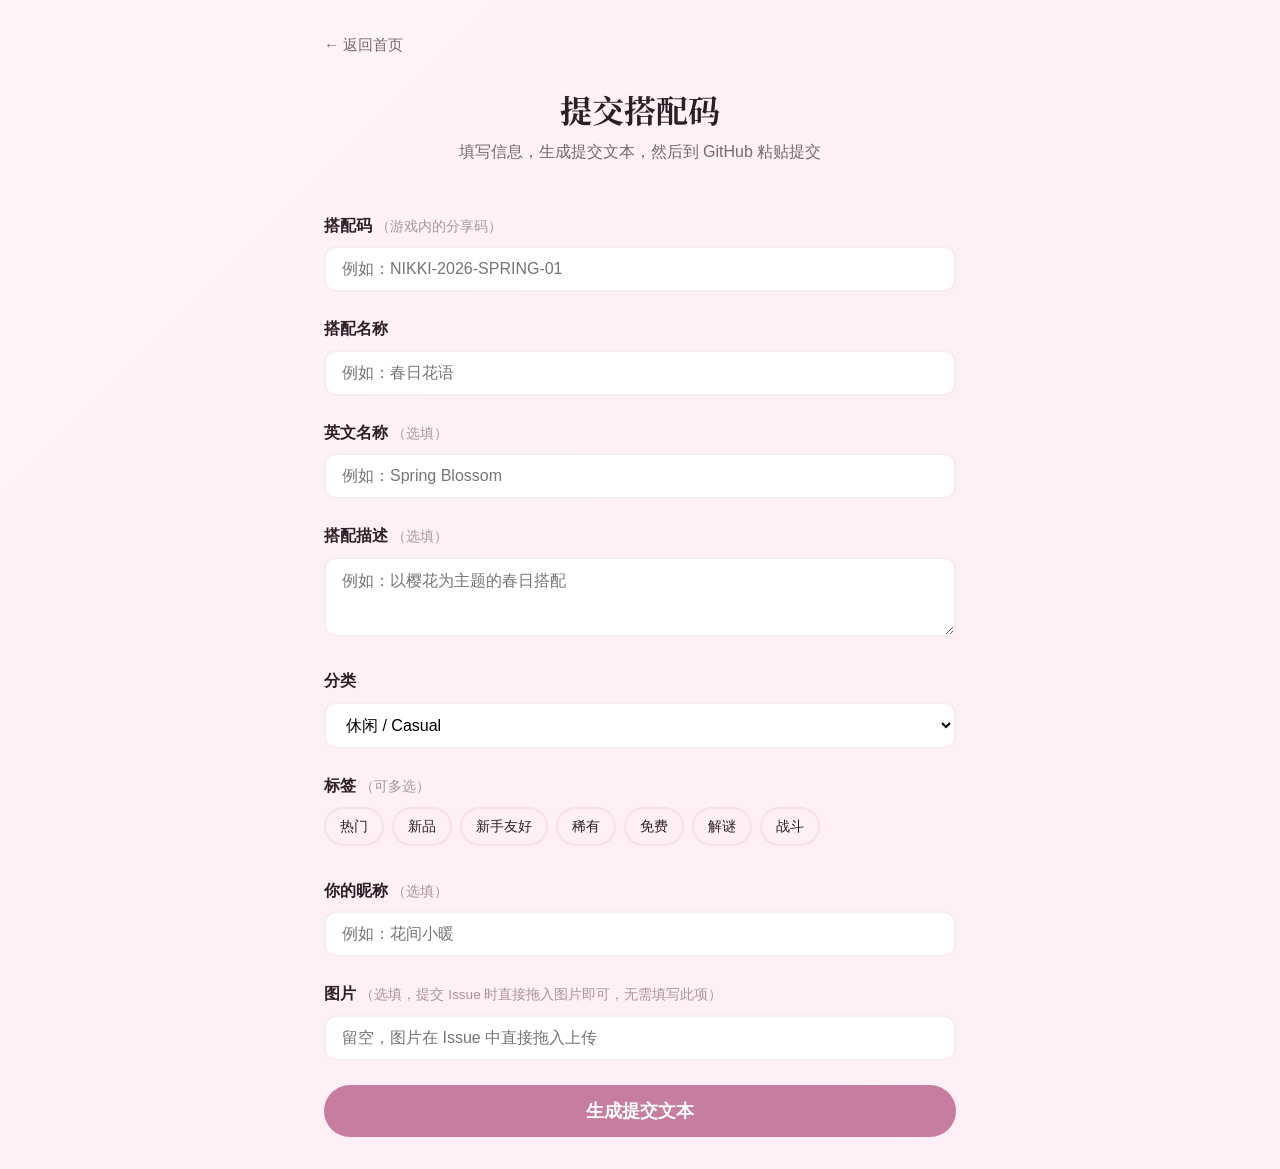
==== commit c91888cf: "修复审查报告中的 26 个问题：高/中/低严重度修复" ====
--- a/submit.html
+++ b/submit.html
@@ -3,6 +3,7 @@
 <head>
   <meta charset="UTF-8">
   <meta name="viewport" content="width=device-width, initial-scale=1.0">
+  <meta name="description" content="提交无限暖暖搭配码到社区数据库">
   <title>提交搭配码 - 无限暖暖搭配码</title>
   <link rel="icon" type="image/svg+xml" href="assets/favicon.svg">
   <link rel="preconnect" href="https://fonts.googleapis.com">
@@ -36,6 +37,7 @@
     .tag-checkboxes input { display: none; }
     .submit-btn { width: 100%; padding: 14px; background: var(--color-primary); color: var(--text-inverse); border-radius: var(--radius-full); font-size: 1.1rem; font-weight: 700; transition: all var(--transition-fast); }
     .submit-btn:hover { background: var(--color-primary-dark); transform: scale(1.01); }
+    .submit-btn:disabled { opacity: 0.6; cursor: not-allowed; transform: none; }
 
     .result-box { background: var(--bg-card); border: 2px solid var(--border-light); border-radius: var(--radius-md); padding: var(--space-lg); margin-top: var(--space-xl); display: none; }
     .result-box.show { display: block; animation: slideUp 0.3s ease; }
@@ -49,8 +51,8 @@
     .step-desc ol li { padding: 2px 0; }
     .step-desc code { background: var(--color-primary-bg); padding: 2px 6px; border-radius: 4px; font-size: 0.85rem; }
     .json-preview { background: var(--color-primary-bg); border-radius: var(--radius-sm); padding: var(--space-md); font-family: "SF Mono", "Fira Code", monospace; font-size: 0.85rem; overflow-x: auto; white-space: pre-wrap; word-break: break-all; max-height: 240px; overflow-y: auto; margin: var(--space-md) 0; position: relative; }
-    .copy-btn { padding: 10px 24px; background: var(--color-primary); color: var(--text-inverse); border-radius: var(--radius-full); font-weight: 600; transition: all var(--transition-fast); }
-    .copy-btn:hover { background: var(--color-primary-dark); }
+    .submit-copy-btn { padding: 10px 24px; background: var(--color-primary); color: var(--text-inverse); border-radius: var(--radius-full); font-weight: 600; transition: all var(--transition-fast); }
+    .submit-copy-btn:hover { background: var(--color-primary-dark); }
     .issue-link { display: inline-block; padding: 12px 28px; background: #238636; color: #fff; border-radius: var(--radius-full); font-weight: 600; text-decoration: none; transition: all var(--transition-fast); margin-top: var(--space-sm); }
     .issue-link:hover { background: #2ea043; color: #fff; transform: scale(1.02); }
     .toast { position: fixed; bottom: var(--space-xl); left: 50%; transform: translateX(-50%) translateY(100px); padding: 12px 28px; background: var(--text-heading); color: var(--text-inverse); border-radius: var(--radius-full); font-size: 0.9rem; box-shadow: var(--shadow-lg); z-index: 300; opacity: 0; transition: all var(--transition-normal); pointer-events: none; }
@@ -85,26 +87,13 @@
       <div class="form-group">
         <label>分类</label>
         <select id="category">
-          <option value="cute">可爱</option>
-          <option value="elegant">优雅</option>
-          <option value="cool">酷帅</option>
-          <option value="fantasy">奇幻</option>
-          <option value="casual">休闲</option>
-          <option value="formal">正装</option>
-          <option value="seasonal">季节</option>
-          <option value="themed">主题</option>
+          <option value="" disabled>加载中...</option>
         </select>
       </div>
       <div class="form-group">
         <label>标签 <span class="hint">（可多选）</span></label>
-        <div class="tag-checkboxes">
-          <label><input type="checkbox" name="tag" value="popular"><span>热门</span></label>
-          <label><input type="checkbox" name="tag" value="new"><span>新品</span></label>
-          <label><input type="checkbox" name="tag" value="beginner"><span>新手友好</span></label>
-          <label><input type="checkbox" name="tag" value="rare"><span>稀有</span></label>
-          <label><input type="checkbox" name="tag" value="free"><span>免费</span></label>
-          <label><input type="checkbox" name="tag" value="puzzle"><span>解谜</span></label>
-          <label><input type="checkbox" name="tag" value="combat"><span>战斗</span></label>
+        <div class="tag-checkboxes" id="tagCheckboxes">
+          <span style="color:var(--text-muted);font-size:0.9rem;">加载中...</span>
         </div>
       </div>
       <div class="form-group">
@@ -126,7 +115,7 @@
         <span class="step-title">复制提交文本</span>
         <div class="step-desc">点击下方按钮复制，这段文本包含了你的搭配码全部信息。</div>
         <div class="json-preview" id="jsonPreview"></div>
-        <button class="copy-btn" onclick="copyJson()">复制文本</button>
+        <button class="submit-copy-btn" onclick="copyJson()">复制文本</button>
       </div>
 
       <div class="step">
@@ -150,8 +139,7 @@
         <div class="step-desc">
           提交后系统会自动：<br>
           &bull; 创建 Pull Request（合并请求）<br>
-          &bull; 关闭你的 Issue<br>
-          &bull; 维护者审核 merge 后网站自动更新（约 30 秒）<br>
+          &bull; 维护者审核 merge 后 Issue 自动关闭，网站自动更新（约 30 秒）<br>
           <br>
           <strong>编辑 Issue 会自动同步更新 PR</strong>，如果需要修改搭配信息，直接编辑你提交的 Issue 即可。
         </div>
@@ -163,67 +151,105 @@
 
   <script src="js/config.js"></script>
   <script>
+    // 动态加载分类和标签选项
+    (async function loadOptions() {
+      try {
+        const resp = await fetch('data/outfits.json');
+        const data = await resp.json();
+
+        // 填充分类下拉框
+        const catSelect = document.getElementById('category');
+        catSelect.innerHTML = '';
+        (data.categories || []).forEach(function(cat) {
+          const opt = document.createElement('option');
+          opt.value = cat.id;
+          opt.textContent = cat.name + (cat.nameEn ? ' / ' + cat.nameEn : '');
+          catSelect.appendChild(opt);
+        });
+
+        // 填充标签复选框
+        const tagContainer = document.getElementById('tagCheckboxes');
+        tagContainer.innerHTML = '';
+        (data.tags || []).forEach(function(tag) {
+          const label = document.createElement('label');
+          const input = document.createElement('input');
+          input.type = 'checkbox';
+          input.name = 'tag';
+          input.value = tag.id;
+          const span = document.createElement('span');
+          span.textContent = tag.name;
+          label.appendChild(input);
+          label.appendChild(span);
+          tagContainer.appendChild(label);
+        });
+      } catch (e) {
+        console.error('加载选项失败:', e);
+      }
+    })();
+
     function generateResult() {
-      const code = document.getElementById('code').value.trim();
-      const name = document.getElementById('name').value.trim();
-      if (!code || !name) { showToast('请至少填写搭配码和名称'); return; }
-
-      // 生成 ID，确保有效
-      const codeSlug = code.replace(/[^a-zA-Z0-9]/g, '').toLowerCase();
-      if (!codeSlug) {
-        showToast('搭配码中需要包含字母或数字，不能全是符号');
-        return;
-      }
-
-      const nameEn = document.getElementById('nameEn').value.trim();
-      const description = document.getElementById('description').value.trim();
-      const category = document.getElementById('category').value;
-      const author = document.getElementById('author').value.trim();
-      const imageName = document.getElementById('imageName').value.trim();
-      const tags = Array.from(document.querySelectorAll('input[name="tag"]:checked')).map(t => t.value);
-
-      const id = 'outfit-' + codeSlug;
-      const today = new Date().toISOString().split('T')[0];
-
-      const outfit = {
-        id, code, name,
-        nameEn: nameEn || name,
-        description: description || '',
-        descriptionEn: '',
-        category,
-        tags: tags.length ? tags : ['new'],
-        images: imageName ? [imageName] : [],
-        thumbnail: imageName || '',
-        author: { name: author || '匿名', link: '' },
-        createdAt: today,
-        featured: false,
-        likes: 0
-      };
-
-      const text = '```json\n' + JSON.stringify(outfit, null, 2) + '\n```';
-      document.getElementById('jsonPreview').textContent = text;
-      document.getElementById('issueNameHint').textContent = name;
-      document.getElementById('resultBox').classList.add('show');
-
-      // 跳转链接：优先用 config（构建时注入），回退 localStorage
-      let { user, repo } = SITE_CONFIG.github;
-      if (!user || user === 'YOUR_USERNAME' || !repo || repo === 'YOUR_REPO') {
-        user = localStorage.getItem('nikki-gh-user') || '';
-        repo = localStorage.getItem('nikki-gh-repo') || '';
-        if (!user || !repo) {
+      var btn = document.querySelector('.submit-btn');
+      btn.disabled = true;
+
+      try {
+        var code = document.getElementById('code').value.trim();
+        var name = document.getElementById('name').value.trim();
+        if (!code || !name) { showToast('请至少填写搭配码和名称'); return; }
+
+        var codeSlug = code.replace(/[^a-zA-Z0-9]/g, '').toLowerCase();
+        if (!codeSlug) {
+          showToast('搭配码中需要包含字母或数字，不能全是符号');
+          return;
+        }
+
+        var nameEn = document.getElementById('nameEn').value.trim();
+        var description = document.getElementById('description').value.trim();
+        var category = document.getElementById('category').value;
+        var author = document.getElementById('author').value.trim();
+        var imageName = document.getElementById('imageName').value.trim();
+        var tags = Array.from(document.querySelectorAll('input[name="tag"]:checked')).map(function(t) { return t.value; });
+
+        var id = 'outfit-' + codeSlug;
+        var today = new Date().toISOString().split('T')[0];
+
+        var outfit = {
+          id: id, code: code, name: name,
+          nameEn: nameEn || name,
+          description: description || '',
+          descriptionEn: '',
+          category: category,
+          tags: tags.length ? tags : ['new'],
+          images: imageName ? [imageName] : [],
+          thumbnail: imageName || '',
+          author: { name: author || '匿名', link: '' },
+          createdAt: today,
+          featured: false,
+          likes: 0
+        };
+
+        var text = '```json\n' + JSON.stringify(outfit, null, 2) + '\n```';
+        document.getElementById('jsonPreview').textContent = text;
+        document.getElementById('issueNameHint').textContent = name;
+        document.getElementById('resultBox').classList.add('show');
+
+        var user = SITE_CONFIG.github.user;
+        var repo = SITE_CONFIG.github.repo;
+        if (!user || user === 'YOUR_USERNAME' || !repo || repo === 'YOUR_REPO') {
           alert('仓库信息未配置！\n\n请确认：\n1. Cloudflare Pages → Settings → Environment variables 中已设置 GITHUB_USER 和 GITHUB_REPO\n2. Cloudflare Pages → Settings → Build 中构建命令填写了 bash build.sh\n3. 以上配置后已重新部署（Deployments → Retry deployment）\n\n如仍有问题，查看 Deployments 页面的构建日志确认 build.sh 是否执行成功');
           return;
         }
+        document.getElementById('issueLink').href = 'https://github.com/' + user + '/' + repo + '/issues/new';
+
+        document.getElementById('resultBox').scrollIntoView({ behavior: 'smooth' });
+      } finally {
+        btn.disabled = false;
       }
-      document.getElementById('issueLink').href = 'https://github.com/' + user + '/' + repo + '/issues/new';
-
-      document.getElementById('resultBox').scrollIntoView({ behavior: 'smooth' });
     }
 
     function copyJson() {
-      const text = document.getElementById('jsonPreview').textContent;
-      navigator.clipboard.writeText(text).then(() => showToast('已复制!')).catch(() => {
-        const ta = document.createElement('textarea');
+      var text = document.getElementById('jsonPreview').textContent;
+      navigator.clipboard.writeText(text).then(function() { showToast('已复制!'); }).catch(function() {
+        var ta = document.createElement('textarea');
         ta.value = text; ta.style.cssText = 'position:fixed;opacity:0';
         document.body.appendChild(ta); ta.select(); document.execCommand('copy');
         document.body.removeChild(ta); showToast('已复制!');
@@ -231,13 +257,13 @@
     }
 
     function showToast(msg) {
-      const t = document.getElementById('toast');
+      var t = document.getElementById('toast');
       t.textContent = msg; t.classList.add('show');
-      setTimeout(() => t.classList.remove('show'), 2000);
+      setTimeout(function() { t.classList.remove('show'); }, 2000);
     }
 
     (function() {
-      const dm = localStorage.getItem('nikki-dark-mode') === 'true' ||
+      var dm = localStorage.getItem('nikki-dark-mode') === 'true' ||
         (!localStorage.getItem('nikki-dark-mode') && window.matchMedia('(prefers-color-scheme: dark)').matches);
       document.documentElement.setAttribute('data-theme', dm ? 'dark' : 'light');
     })();
--- a/css/layout.css
+++ b/css/layout.css
@@ -11,7 +11,6 @@
   position: sticky;
   top: 0;
   z-index: 100;
-  background: var(--bg-surface);
   border-bottom: 1px solid var(--border-light);
   backdrop-filter: blur(12px);
   -webkit-backdrop-filter: blur(12px);
--- a/css/components.css
+++ b/css/components.css
@@ -427,7 +427,7 @@
   border: 1px solid var(--border-light);
 }
 
-/* === Animations === */
+/* === Animations (fadeInUp/animations in animations.css) === */
 @keyframes fadeIn {
   from { opacity: 0; }
   to { opacity: 1; }
@@ -437,13 +437,3 @@
   from { opacity: 0; transform: translateY(20px); }
   to { opacity: 1; transform: translateY(0); }
 }
-
-@keyframes fadeInUp {
-  from { opacity: 0; transform: translateY(30px); }
-  to { opacity: 1; transform: translateY(0); }
-}
-
-.fade-in-up {
-  animation: fadeInUp 0.5s ease forwards;
-  opacity: 0;
-}
--- a/css/animations.css
+++ b/css/animations.css
@@ -127,17 +127,6 @@
 .outfit-card.fade-in-up:nth-child(7) { animation-delay: 0.35s; }
 .outfit-card.fade-in-up:nth-child(8) { animation-delay: 0.4s; }
 
-/* === Toast Slide Animation === */
-.toast {
-  transform: translateX(-50%) translateY(100px);
-  opacity: 0;
-}
-
-.toast.show {
-  transform: translateX(-50%) translateY(0);
-  opacity: 1;
-}
-
 /* === Copy Success Flash === */
 .copy-flash {
   animation: copy-flash 0.3s ease;
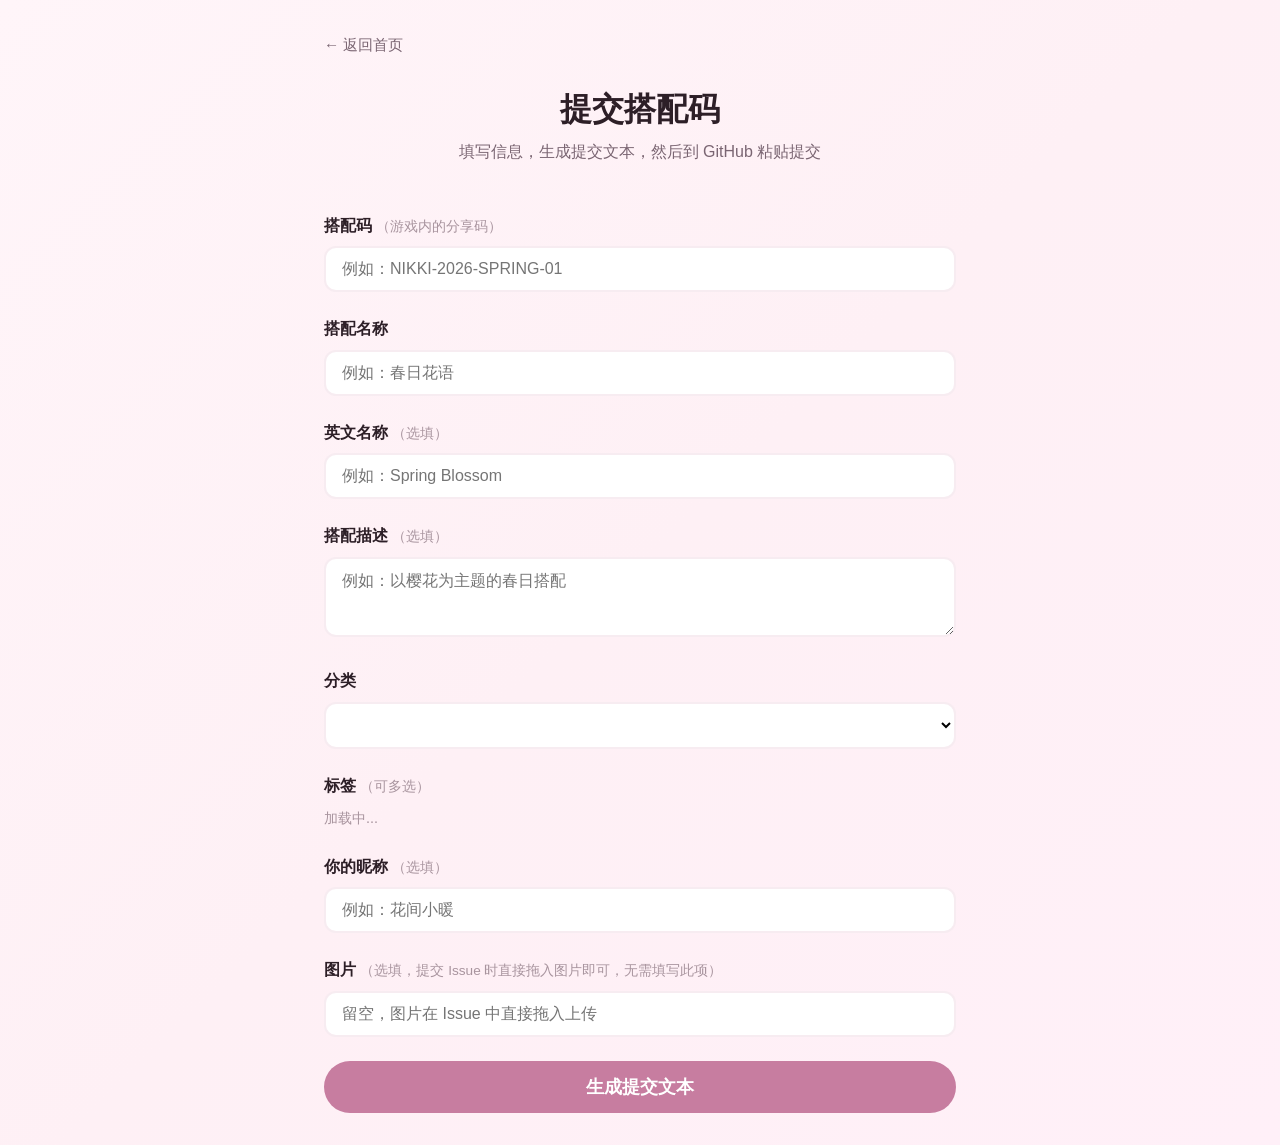
==== commit 6e66996c: "修复审查报告剩余问题：缓存过期、CSP、noscript - sessionStorage 缓存添加 5 分钟过期机制 (#21) - 添加 Alpine.js CDN 备用 noscript 提示 " ====
--- a/submit.html
+++ b/submit.html
@@ -4,6 +4,7 @@
   <meta charset="UTF-8">
   <meta name="viewport" content="width=device-width, initial-scale=1.0">
   <meta name="description" content="提交无限暖暖搭配码到社区数据库">
+  <meta http-equiv="Content-Security-Policy" content="default-src 'self'; script-src 'self' https://cdn.jsdelivr.net; style-src 'self' 'unsafe-inline' https://fonts.googleapis.com; font-src https://fonts.gstatic.com; img-src 'self' https://raw.githubusercontent.com https://github.com;">
   <title>提交搭配码 - 无限暖暖搭配码</title>
   <link rel="icon" type="image/svg+xml" href="assets/favicon.svg">
   <link rel="preconnect" href="https://fonts.googleapis.com">
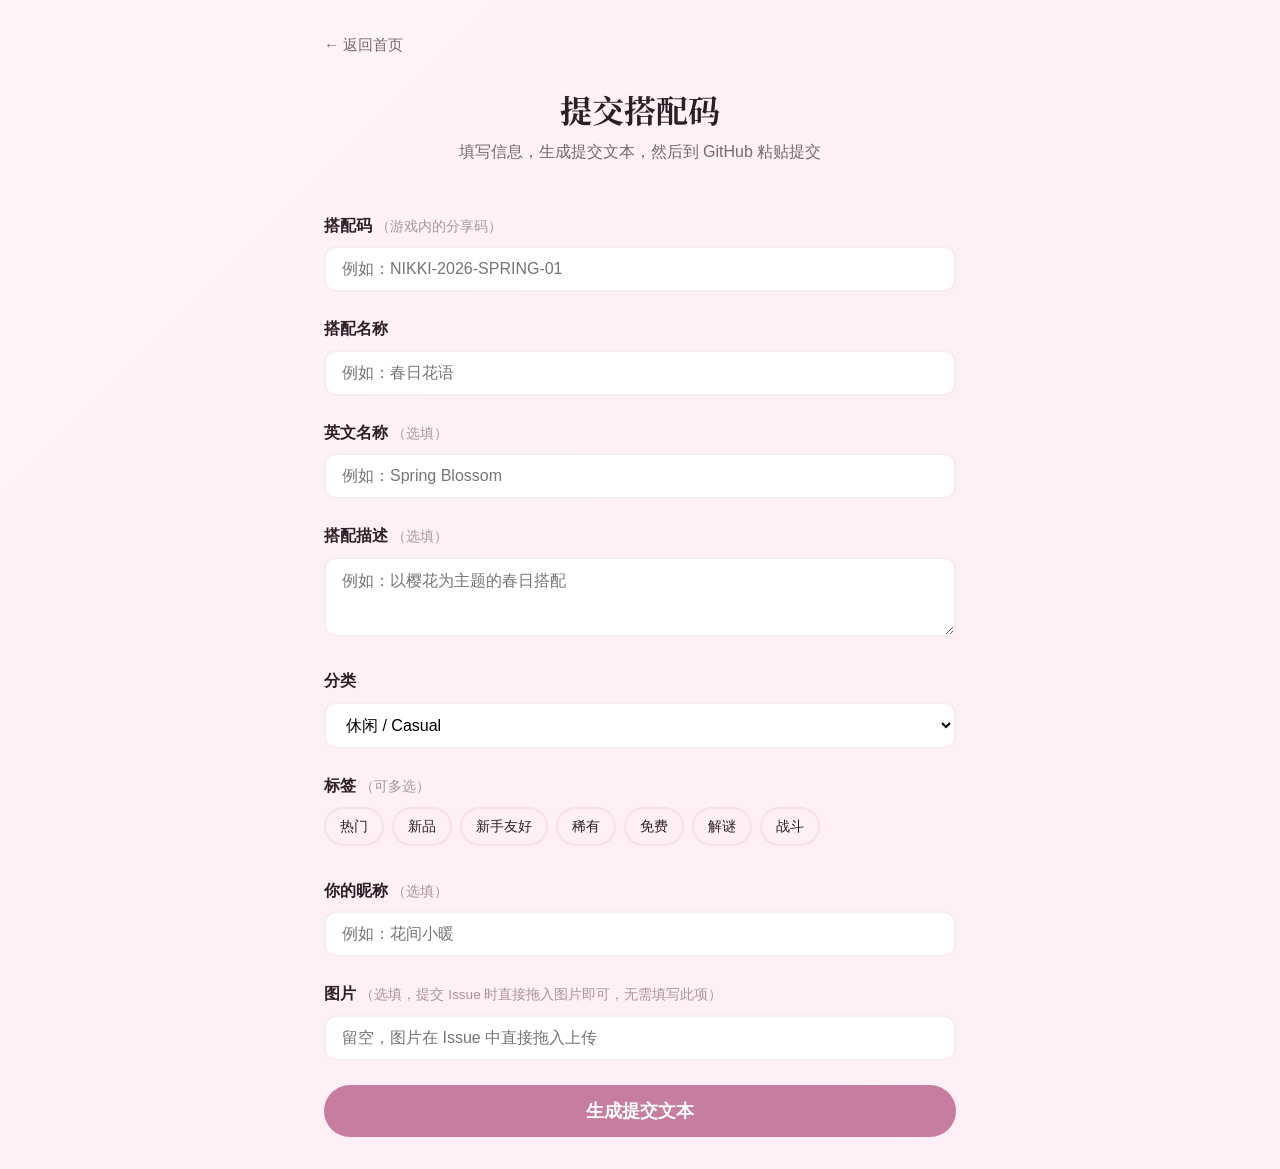
==== commit 1038e791: "移除 CSP meta tag — 与 Alpine.js 和内联事件处理器不兼容 Alpine.js 依赖 @click、x-on 等内联事件处理器，submit.html 使用 onclick 内" ====
--- a/submit.html
+++ b/submit.html
@@ -4,7 +4,6 @@
   <meta charset="UTF-8">
   <meta name="viewport" content="width=device-width, initial-scale=1.0">
   <meta name="description" content="提交无限暖暖搭配码到社区数据库">
-  <meta http-equiv="Content-Security-Policy" content="default-src 'self'; script-src 'self' https://cdn.jsdelivr.net; style-src 'self' 'unsafe-inline' https://fonts.googleapis.com; font-src https://fonts.gstatic.com; img-src 'self' https://raw.githubusercontent.com https://github.com;">
   <title>提交搭配码 - 无限暖暖搭配码</title>
   <link rel="icon" type="image/svg+xml" href="assets/favicon.svg">
   <link rel="preconnect" href="https://fonts.googleapis.com">
